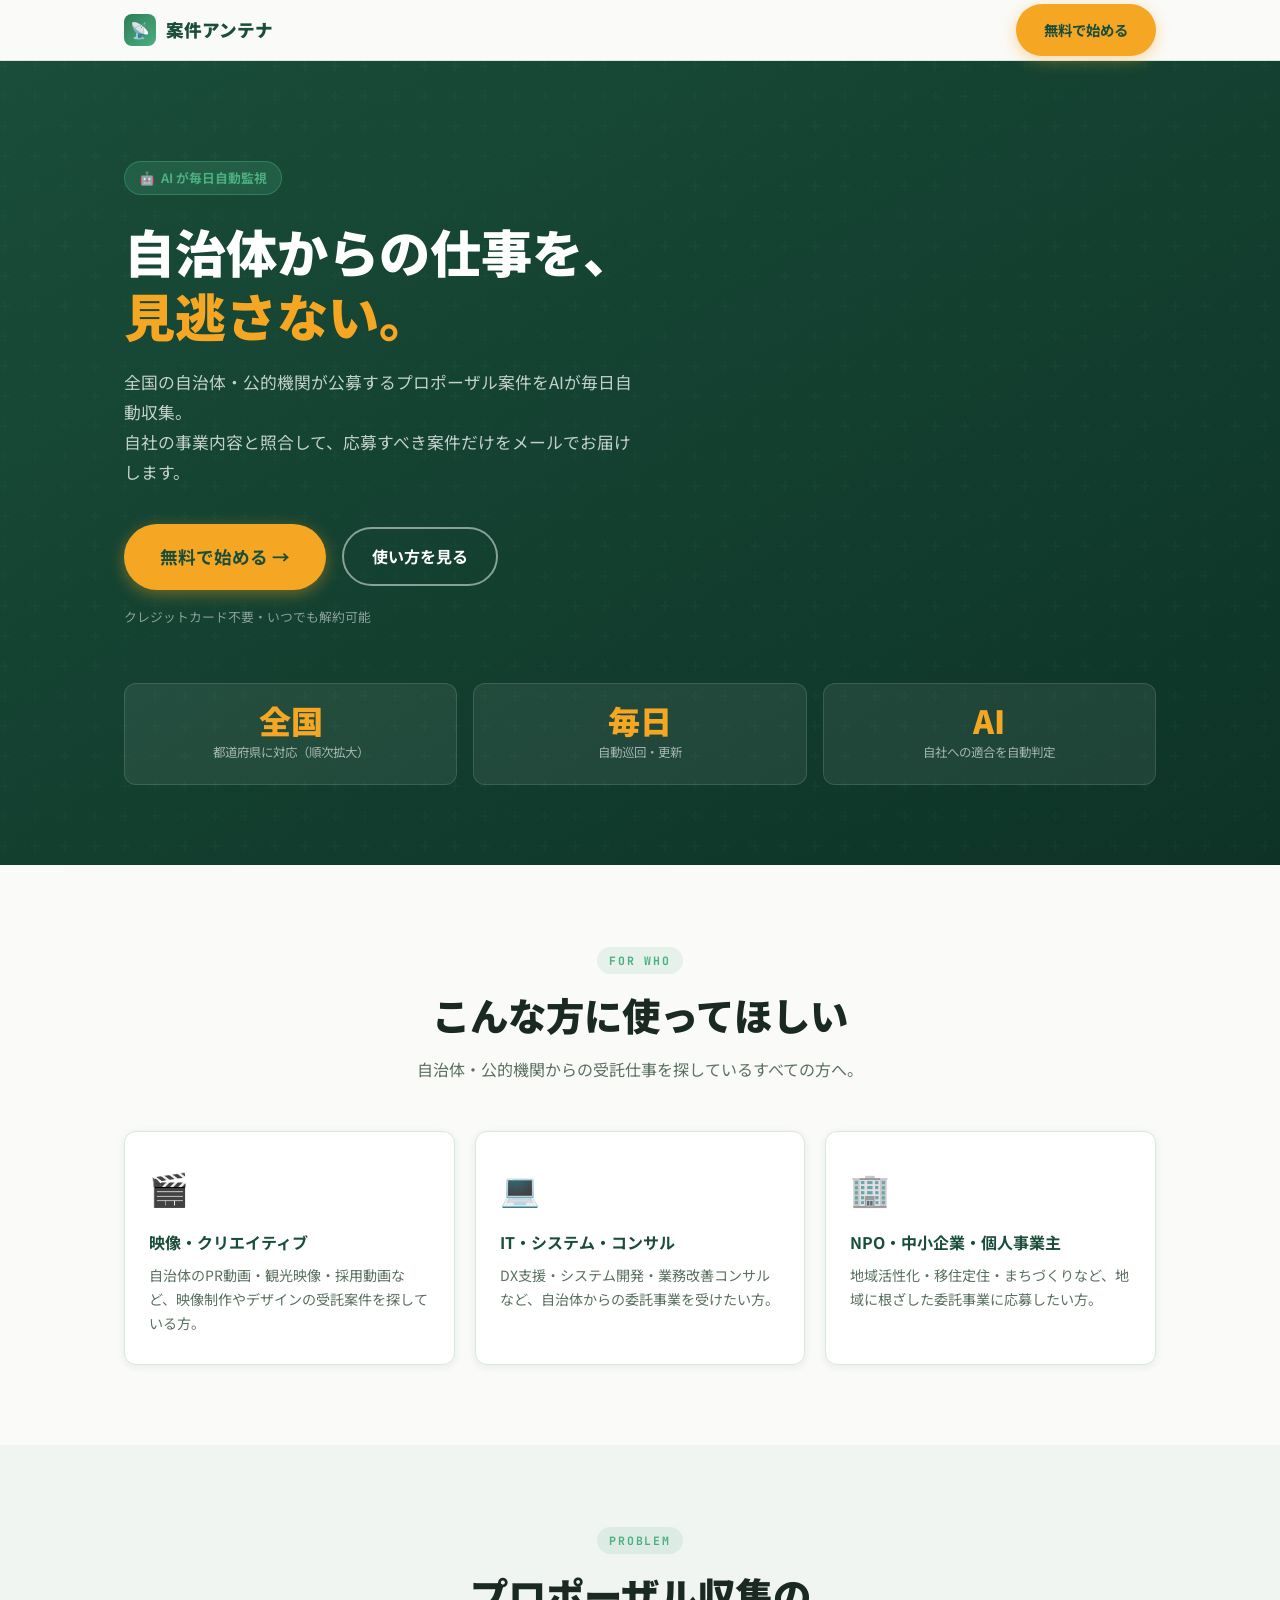
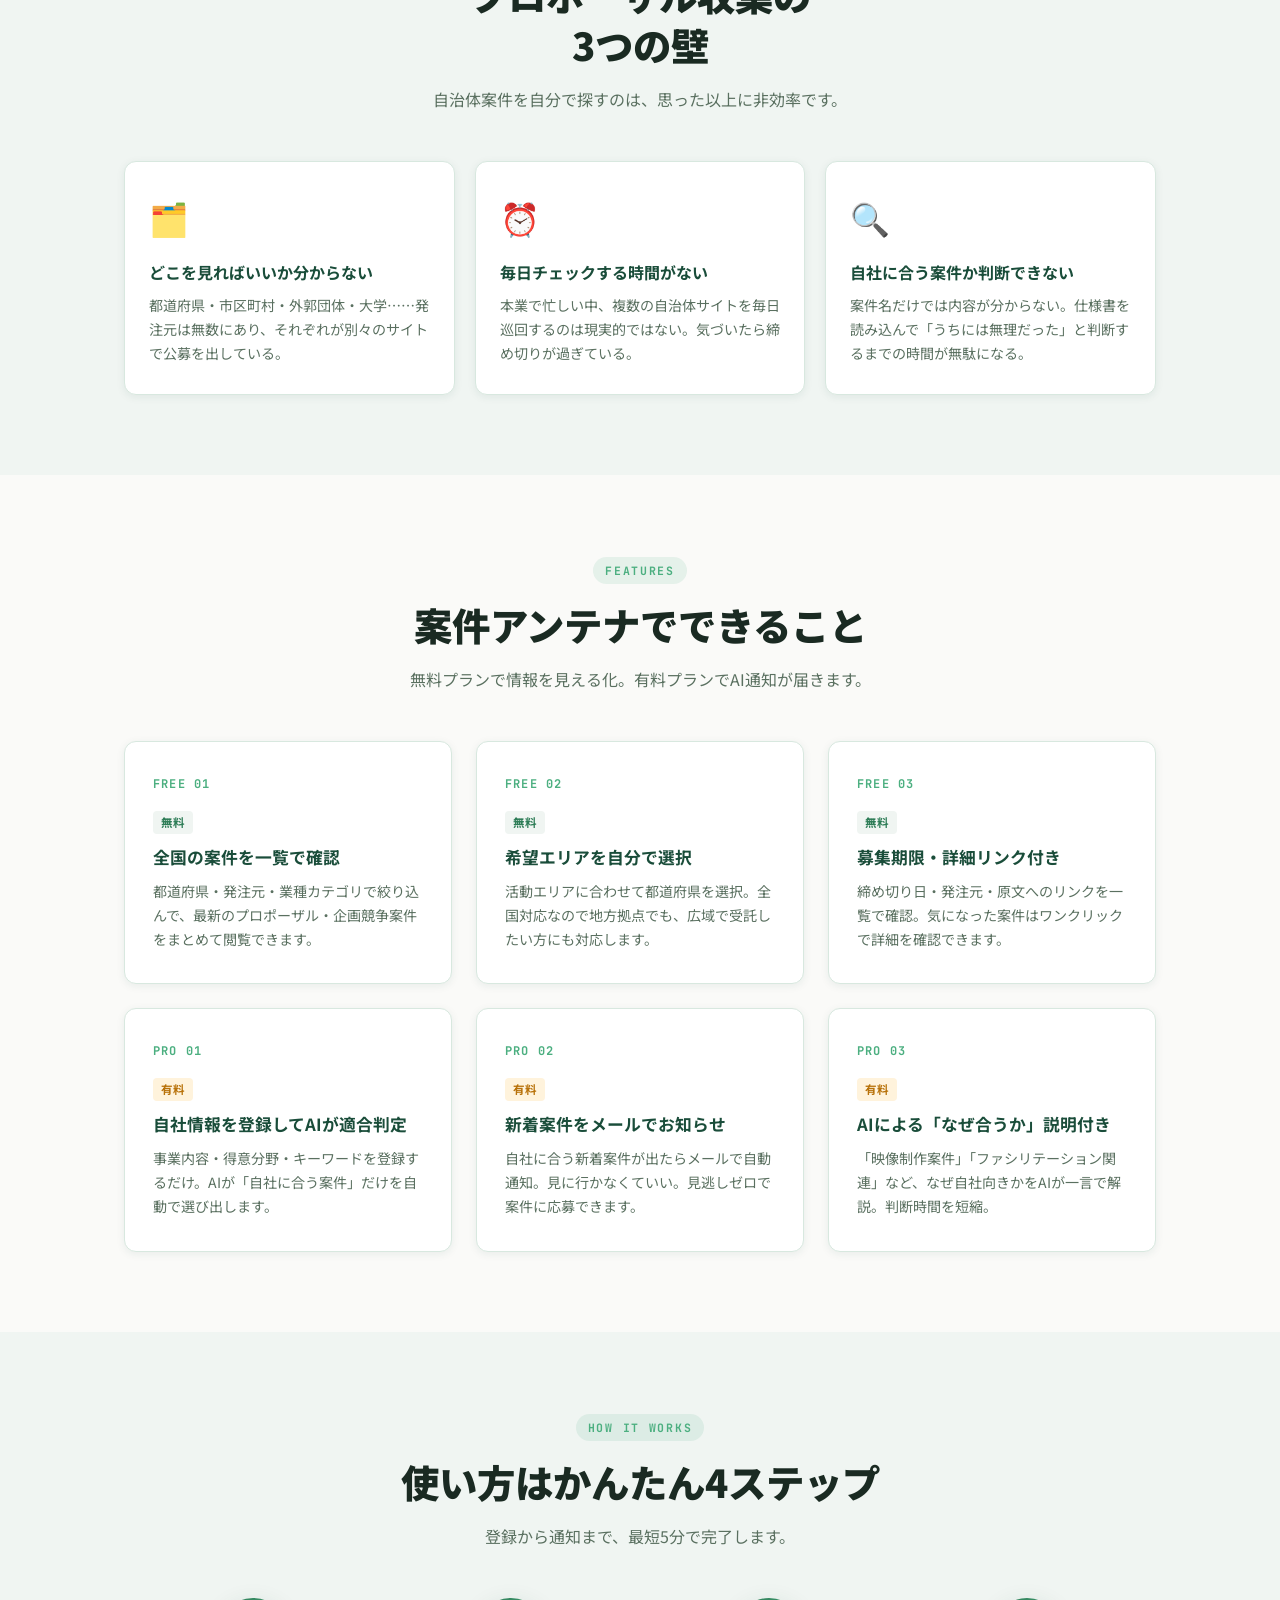
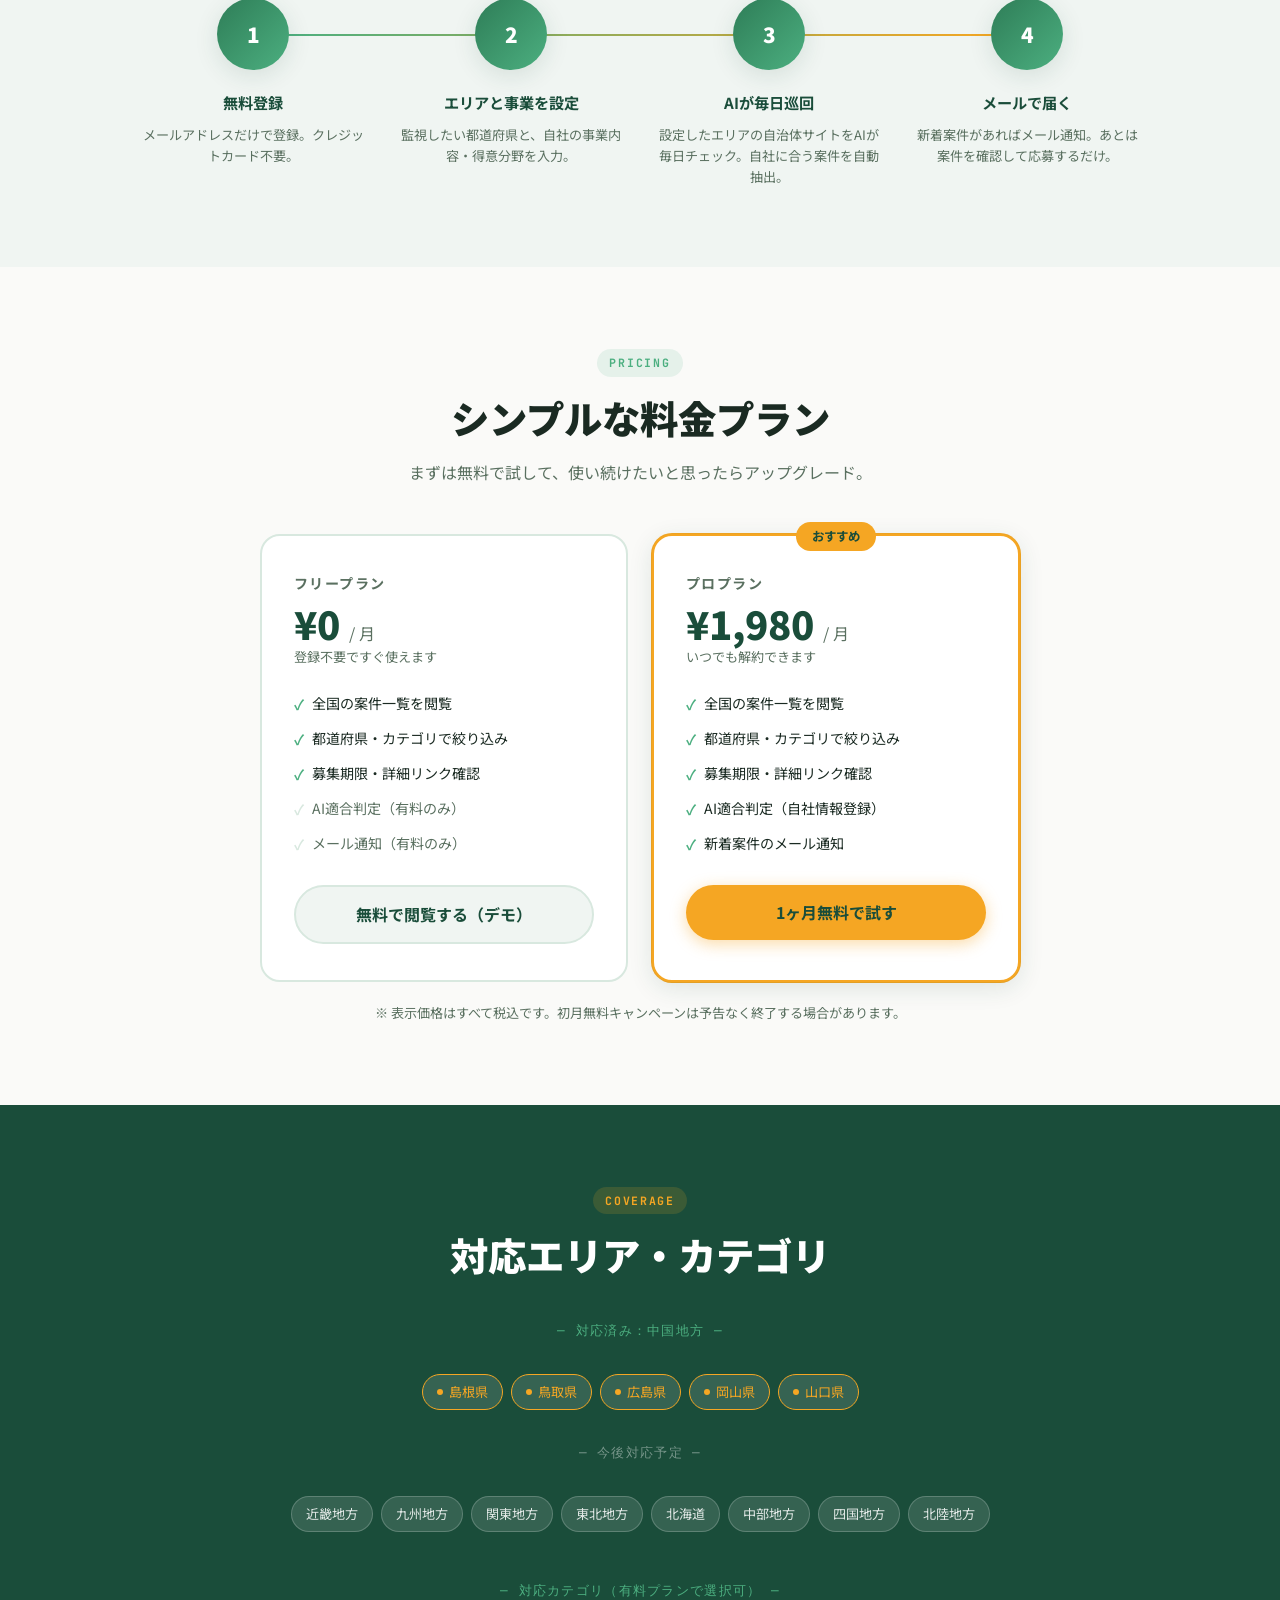
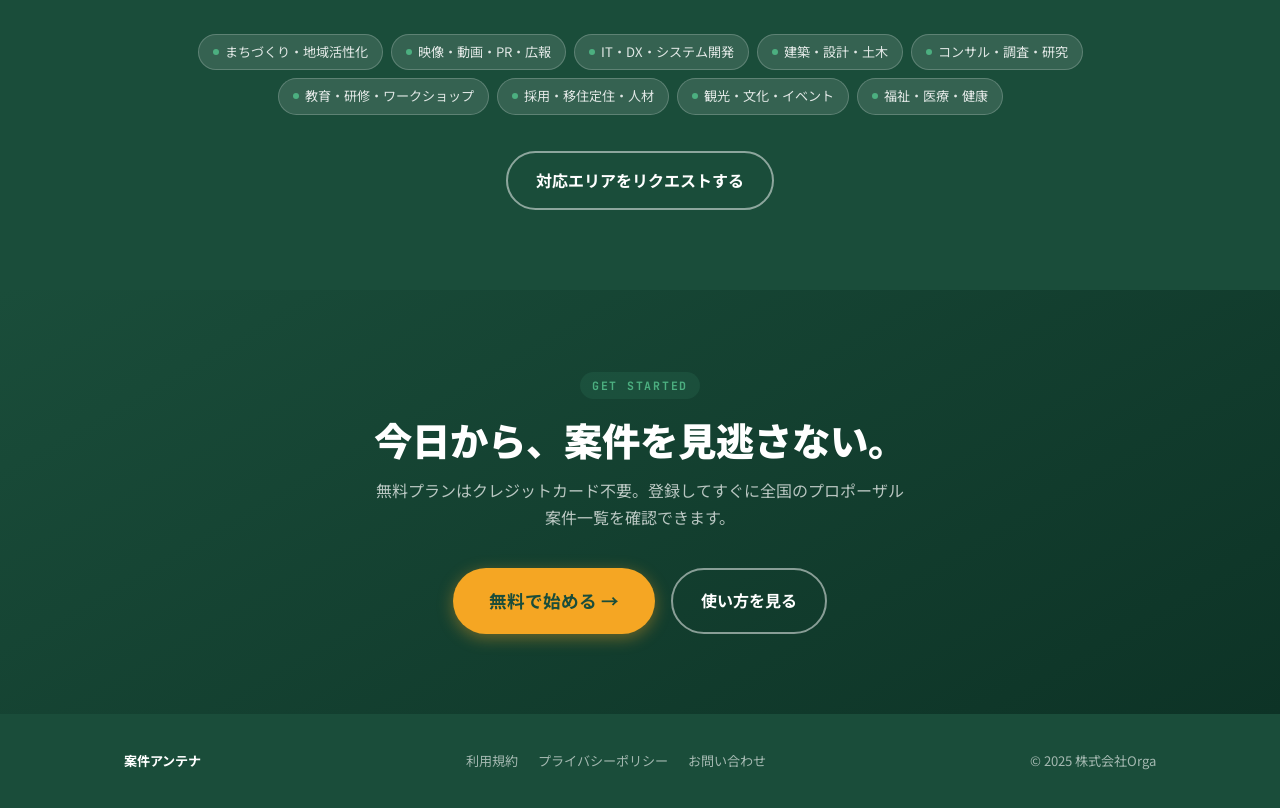
==== index.html @ 3d56fa72 "init: 案件アンテナ initial commit - LP（index.html）+ ダッシュボード（demo.html） - スクレイパー（scraper/）中国地方5県1344件対応 - G" ====
<!DOCTYPE html>
<html lang="ja">
<head>
  <meta charset="UTF-8">
  <meta name="viewport" content="width=device-width, initial-scale=1.0">
  <title>案件アンテナ｜全国の自治体プロポーザルをAIが毎日監視・通知</title>
  <meta name="description" content="全国の自治体・公的機関が公募するプロポーザル案件をAIが毎日自動収集。自社の事業内容と照合して、応募すべき案件だけをメールでお届け。受託ビジネスをしている方に。">
  <link rel="preconnect" href="https://fonts.googleapis.com">
  <link rel="preconnect" href="https://fonts.gstatic.com" crossorigin>
  <link href="https://fonts.googleapis.com/css2?family=JetBrains+Mono:wght@400;700&family=Noto+Sans+JP:wght@400;500;700;900&display=swap" rel="stylesheet">
  <link rel="stylesheet" href="css/style.css">
</head>
<body>

  <!-- ===== HEADER ===== -->
  <header class="site-header">
    <div class="container">
      <a href="#" class="logo">
        <div class="logo-icon">📡</div>
        案件アンテナ
      </a>
      <a href="#pricing" class="btn btn-primary header-cta">無料で始める</a>
    </div>
  </header>

  <!-- ===== HERO ===== -->
  <section class="hero">
    <div class="container">
      <div class="hero-badge">
        <span>🤖</span> AI が毎日自動監視
      </div>
      <h1 class="hero-title">
        自治体からの仕事を、<br>
        <em>見逃さない。</em>
      </h1>
      <p class="hero-desc">
        全国の自治体・公的機関が公募するプロポーザル案件をAIが毎日自動収集。<br>
        自社の事業内容と照合して、応募すべき案件だけをメールでお届けします。
      </p>
      <div class="hero-actions">
        <a href="#pricing" class="btn btn-primary btn-lg">無料で始める →</a>
        <a href="#how" class="btn btn-outline">使い方を見る</a>
      </div>
      <p class="hero-note">クレジットカード不要・いつでも解約可能</p>

      <div class="hero-cards">
        <div class="hero-stat">
          <div class="hero-stat-num">全国</div>
          <div class="hero-stat-label">都道府県に対応（順次拡大）</div>
        </div>
        <div class="hero-stat">
          <div class="hero-stat-num">毎日</div>
          <div class="hero-stat-label">自動巡回・更新</div>
        </div>
        <div class="hero-stat">
          <div class="hero-stat-num">AI</div>
          <div class="hero-stat-label">自社への適合を自動判定</div>
        </div>
      </div>
    </div>
  </section>

  <!-- ===== TARGET ===== -->
  <section>
    <div class="container">
      <div class="text-center fade-in">
        <span class="section-label">FOR WHO</span>
        <h2 class="section-title">こんな方に使ってほしい</h2>
        <p class="section-sub">自治体・公的機関からの受託仕事を探しているすべての方へ。</p>
      </div>
      <div class="problem-grid" style="margin-top:48px;">
        <div class="problem-card fade-in">
          <div class="problem-icon">🎬</div>
          <h3>映像・クリエイティブ</h3>
          <p>自治体のPR動画・観光映像・採用動画など、映像制作やデザインの受託案件を探している方。</p>
        </div>
        <div class="problem-card fade-in">
          <div class="problem-icon">💻</div>
          <h3>IT・システム・コンサル</h3>
          <p>DX支援・システム開発・業務改善コンサルなど、自治体からの委託事業を受けたい方。</p>
        </div>
        <div class="problem-card fade-in">
          <div class="problem-icon">🏢</div>
          <h3>NPO・中小企業・個人事業主</h3>
          <p>地域活性化・移住定住・まちづくりなど、地域に根ざした委託事業に応募したい方。</p>
        </div>
      </div>
    </div>
  </section>

  <!-- ===== PROBLEMS ===== -->
  <section class="bg-light">
    <div class="container">
      <div class="text-center fade-in">
        <span class="section-label">PROBLEM</span>
        <h2 class="section-title">プロポーザル収集の<br>3つの壁</h2>
        <p class="section-sub">自治体案件を自分で探すのは、思った以上に非効率です。</p>
      </div>

      <div class="problem-grid">
        <div class="problem-card fade-in">
          <div class="problem-icon">🗂️</div>
          <h3>どこを見ればいいか分からない</h3>
          <p>都道府県・市区町村・外郭団体・大学……発注元は無数にあり、それぞれが別々のサイトで公募を出している。</p>
        </div>
        <div class="problem-card fade-in">
          <div class="problem-icon">⏰</div>
          <h3>毎日チェックする時間がない</h3>
          <p>本業で忙しい中、複数の自治体サイトを毎日巡回するのは現実的ではない。気づいたら締め切りが過ぎている。</p>
        </div>
        <div class="problem-card fade-in">
          <div class="problem-icon">🔍</div>
          <h3>自社に合う案件か判断できない</h3>
          <p>案件名だけでは内容が分からない。仕様書を読み込んで「うちには無理だった」と判断するまでの時間が無駄になる。</p>
        </div>
      </div>
    </div>
  </section>

  <!-- ===== FEATURES ===== -->
  <section>
    <div class="container">
      <div class="text-center fade-in">
        <span class="section-label">FEATURES</span>
        <h2 class="section-title">案件アンテナでできること</h2>
        <p class="section-sub">無料プランで情報を見える化。有料プランでAI通知が届きます。</p>
      </div>

      <div class="features-grid">
        <div class="feature-card fade-in">
          <div class="feature-num">FREE 01</div>
          <span class="feature-tag feature-tag-free">無料</span>
          <h3>全国の案件を一覧で確認</h3>
          <p>都道府県・発注元・業種カテゴリで絞り込んで、最新のプロポーザル・企画競争案件をまとめて閲覧できます。</p>
        </div>
        <div class="feature-card fade-in">
          <div class="feature-num">FREE 02</div>
          <span class="feature-tag feature-tag-free">無料</span>
          <h3>希望エリアを自分で選択</h3>
          <p>活動エリアに合わせて都道府県を選択。全国対応なので地方拠点でも、広域で受託したい方にも対応します。</p>
        </div>
        <div class="feature-card fade-in">
          <div class="feature-num">FREE 03</div>
          <span class="feature-tag feature-tag-free">無料</span>
          <h3>募集期限・詳細リンク付き</h3>
          <p>締め切り日・発注元・原文へのリンクを一覧で確認。気になった案件はワンクリックで詳細を確認できます。</p>
        </div>
        <div class="feature-card fade-in">
          <div class="feature-num">PRO 01</div>
          <span class="feature-tag feature-tag-paid">有料</span>
          <h3>自社情報を登録してAIが適合判定</h3>
          <p>事業内容・得意分野・キーワードを登録するだけ。AIが「自社に合う案件」だけを自動で選び出します。</p>
        </div>
        <div class="feature-card fade-in">
          <div class="feature-num">PRO 02</div>
          <span class="feature-tag feature-tag-paid">有料</span>
          <h3>新着案件をメールでお知らせ</h3>
          <p>自社に合う新着案件が出たらメールで自動通知。見に行かなくていい。見逃しゼロで案件に応募できます。</p>
        </div>
        <div class="feature-card fade-in">
          <div class="feature-num">PRO 03</div>
          <span class="feature-tag feature-tag-paid">有料</span>
          <h3>AIによる「なぜ合うか」説明付き</h3>
          <p>「映像制作案件」「ファシリテーション関連」など、なぜ自社向きかをAIが一言で解説。判断時間を短縮。</p>
        </div>
      </div>
    </div>
  </section>

  <!-- ===== HOW IT WORKS ===== -->
  <section id="how" class="bg-light">
    <div class="container">
      <div class="text-center fade-in">
        <span class="section-label">HOW IT WORKS</span>
        <h2 class="section-title">使い方はかんたん4ステップ</h2>
        <p class="section-sub">登録から通知まで、最短5分で完了します。</p>
      </div>

      <div class="steps">
        <div class="step fade-in">
          <div class="step-num">1</div>
          <h3>無料登録</h3>
          <p>メールアドレスだけで登録。クレジットカード不要。</p>
        </div>
        <div class="step fade-in">
          <div class="step-num">2</div>
          <h3>エリアと事業を設定</h3>
          <p>監視したい都道府県と、自社の事業内容・得意分野を入力。</p>
        </div>
        <div class="step fade-in">
          <div class="step-num">3</div>
          <h3>AIが毎日巡回</h3>
          <p>設定したエリアの自治体サイトをAIが毎日チェック。自社に合う案件を自動抽出。</p>
        </div>
        <div class="step fade-in">
          <div class="step-num">4</div>
          <h3>メールで届く</h3>
          <p>新着案件があればメール通知。あとは案件を確認して応募するだけ。</p>
        </div>
      </div>
    </div>
  </section>

  <!-- ===== PRICING ===== -->
  <section id="pricing">
    <div class="container">
      <div class="text-center fade-in">
        <span class="section-label">PRICING</span>
        <h2 class="section-title">シンプルな料金プラン</h2>
        <p class="section-sub">まずは無料で試して、使い続けたいと思ったらアップグレード。</p>
      </div>

      <div class="pricing-grid">
        <div class="price-card fade-in">
          <p class="price-name">フリープラン</p>
          <p class="price-amount">¥0 <span>/ 月</span></p>
          <p class="price-desc">登録不要ですぐ使えます</p>
          <ul class="price-list">
            <li>全国の案件一覧を閲覧</li>
            <li>都道府県・カテゴリで絞り込み</li>
            <li>募集期限・詳細リンク確認</li>
            <li class="muted">AI適合判定（有料のみ）</li>
            <li class="muted">メール通知（有料のみ）</li>
          </ul>
          <a href="demo.html" class="btn btn-free price-cta">無料で閲覧する（デモ）</a>
        </div>

        <div class="price-card price-card-paid fade-in">
          <div class="price-badge">おすすめ</div>
          <p class="price-name">プロプラン</p>
          <p class="price-amount">¥1,980 <span>/ 月</span></p>
          <p class="price-desc">いつでも解約できます</p>
          <ul class="price-list">
            <li>全国の案件一覧を閲覧</li>
            <li>都道府県・カテゴリで絞り込み</li>
            <li>募集期限・詳細リンク確認</li>
            <li>AI適合判定（自社情報登録）</li>
            <li>新着案件のメール通知</li>
          </ul>
          <a href="#" class="btn btn-primary price-cta">1ヶ月無料で試す</a>
        </div>
      </div>

      <p style="text-align:center; margin-top:20px; font-size:.82rem; color:var(--color-text-muted);">
        ※ 表示価格はすべて税込です。初月無料キャンペーンは予告なく終了する場合があります。
      </p>
    </div>
  </section>

  <!-- ===== COVERAGE ===== -->
  <section class="bg-dark">
    <div class="container">
      <div class="text-center fade-in">
        <span class="section-label">COVERAGE</span>
        <h2 class="section-title">対応エリア・カテゴリ</h2>
      </div>

      <!-- エリア -->
      <div style="margin-top:40px;" class="fade-in">
        <p style="text-align:center; font-size:.8rem; font-family:var(--font-mono); color:var(--color-primary-light); letter-spacing:.1em; margin-bottom:16px;">— 対応済み：中国地方 —</p>
        <div class="area-chips" style="justify-content:center; margin-bottom:32px;">
          <span class="chip" style="border-color:var(--color-accent); color:var(--color-accent);"><span class="chip-dot" style="background:var(--color-accent)"></span>島根県</span>
          <span class="chip" style="border-color:var(--color-accent); color:var(--color-accent);"><span class="chip-dot" style="background:var(--color-accent)"></span>鳥取県</span>
          <span class="chip" style="border-color:var(--color-accent); color:var(--color-accent);"><span class="chip-dot" style="background:var(--color-accent)"></span>広島県</span>
          <span class="chip" style="border-color:var(--color-accent); color:var(--color-accent);"><span class="chip-dot" style="background:var(--color-accent)"></span>岡山県</span>
          <span class="chip" style="border-color:var(--color-accent); color:var(--color-accent);"><span class="chip-dot" style="background:var(--color-accent)"></span>山口県</span>
        </div>

        <p style="text-align:center; font-size:.8rem; font-family:var(--font-mono); color:rgba(255,255,255,.4); letter-spacing:.1em; margin-bottom:16px;">— 今後対応予定 —</p>
        <div class="area-chips" style="margin-bottom:0;">
          <span class="chip">近畿地方</span>
          <span class="chip">九州地方</span>
          <span class="chip">関東地方</span>
          <span class="chip">東北地方</span>
          <span class="chip">北海道</span>
          <span class="chip">中部地方</span>
          <span class="chip">四国地方</span>
          <span class="chip">北陸地方</span>
        </div>
      </div>

      <!-- カテゴリ -->
      <div style="margin-top:48px;" class="fade-in">
        <p style="text-align:center; font-size:.8rem; font-family:var(--font-mono); color:var(--color-primary-light); letter-spacing:.1em; margin-bottom:16px;">— 対応カテゴリ（有料プランで選択可） —</p>
        <div class="area-chips">
          <span class="chip"><span class="chip-dot"></span>まちづくり・地域活性化</span>
          <span class="chip"><span class="chip-dot"></span>映像・動画・PR・広報</span>
          <span class="chip"><span class="chip-dot"></span>IT・DX・システム開発</span>
          <span class="chip"><span class="chip-dot"></span>建築・設計・土木</span>
          <span class="chip"><span class="chip-dot"></span>コンサル・調査・研究</span>
          <span class="chip"><span class="chip-dot"></span>教育・研修・ワークショップ</span>
          <span class="chip"><span class="chip-dot"></span>採用・移住定住・人材</span>
          <span class="chip"><span class="chip-dot"></span>観光・文化・イベント</span>
          <span class="chip"><span class="chip-dot"></span>福祉・医療・健康</span>
        </div>
      </div>

      <div style="text-align:center; margin-top:36px;" class="fade-in">
        <a href="mailto:info@orgajp.com?subject=対応エリアのリクエスト" class="btn btn-outline">
          対応エリアをリクエストする
        </a>
      </div>
    </div>
  </section>

  <!-- ===== CTA ===== -->
  <section class="cta-section">
    <div class="container">
      <span class="section-label">GET STARTED</span>
      <h2 class="section-title fade-in">今日から、案件を見逃さない。</h2>
      <p class="section-sub fade-in" style="margin:0 auto; color:rgba(255,255,255,.7);">
        無料プランはクレジットカード不要。登録してすぐに全国のプロポーザル案件一覧を確認できます。
      </p>
      <div class="cta-actions fade-in">
        <a href="#" class="btn btn-primary btn-lg">無料で始める →</a>
        <a href="#how" class="btn btn-outline">使い方を見る</a>
      </div>
    </div>
  </section>

  <!-- ===== FOOTER ===== -->
  <footer class="site-footer">
    <div class="container">
      <span class="footer-logo">案件アンテナ</span>
      <div class="footer-links">
        <a href="#">利用規約</a>
        <a href="#">プライバシーポリシー</a>
        <a href="mailto:info@orgajp.com">お問い合わせ</a>
      </div>
      <span>© 2025 株式会社Orga</span>
    </div>
  </footer>

  <script src="js/script.js"></script>
</body>
</html>
---- css/style.css ----
/* ===================================================
   案件アンテナ — style.css
   =================================================== */

:root {
  --color-primary:       #1A4D3A;
  --color-primary-mid:   #2E7D57;
  --color-primary-light: #4CAF80;
  --color-accent:        #F5A623;
  --color-accent-light:  #FFF3DC;
  --color-bg:            #FAFAF8;
  --color-bg-light:      #F0F5F2;
  --color-text:          #1A2A22;
  --color-text-muted:    #5A7060;
  --color-text-light:    #FFFFFF;
  --color-border:        #D8E8DF;

  --font-base: 'Noto Sans JP', sans-serif;
  --font-mono: 'JetBrains Mono', monospace;

  --radius-sm: 6px;
  --radius-md: 12px;
  --radius-lg: 20px;

  --shadow-sm: 0 2px 8px rgba(26,77,58,.08);
  --shadow-md: 0 6px 24px rgba(26,77,58,.12);
  --shadow-lg: 0 16px 48px rgba(26,77,58,.16);

  --max-w: 1080px;
  --section-py: 80px;
}

/* ── Reset ── */
*, *::before, *::after { box-sizing: border-box; margin: 0; padding: 0; }
html { scroll-behavior: smooth; }
body {
  font-family: var(--font-base);
  background: var(--color-bg);
  color: var(--color-text);
  line-height: 1.7;
  -webkit-font-smoothing: antialiased;
}
img { max-width: 100%; height: auto; display: block; }
a { color: inherit; text-decoration: none; }

/* ── Layout ── */
.container {
  max-width: var(--max-w);
  margin: 0 auto;
  padding: 0 24px;
}
section { padding: var(--section-py) 0; }
.bg-dark  { background: var(--color-primary); color: var(--color-text-light); }
.bg-light { background: var(--color-bg-light); }

/* ── Typography ── */
.section-label {
  display: inline-block;
  font-family: var(--font-mono);
  font-size: .72rem;
  font-weight: 700;
  letter-spacing: .15em;
  text-transform: uppercase;
  color: var(--color-primary-light);
  background: rgba(76,175,128,.12);
  padding: 4px 12px;
  border-radius: 100px;
  margin-bottom: 16px;
}
.bg-dark .section-label {
  color: var(--color-accent);
  background: rgba(245,166,35,.15);
}
.section-title {
  font-size: clamp(1.6rem, 3.5vw, 2.4rem);
  font-weight: 900;
  line-height: 1.3;
  margin-bottom: 16px;
}
.section-sub {
  font-size: 1rem;
  color: var(--color-text-muted);
  max-width: 540px;
}
.bg-dark .section-sub { color: rgba(255,255,255,.7); }
.text-accent { color: var(--color-accent); }
.text-center { text-align: center; }
.text-center .section-sub { margin: 0 auto; }

/* ── Buttons ── */
.btn {
  display: inline-flex;
  align-items: center;
  gap: 8px;
  padding: 14px 28px;
  border-radius: 100px;
  font-weight: 700;
  font-size: 1rem;
  cursor: pointer;
  border: none;
  transition: transform .18s, box-shadow .18s, opacity .18s;
}
.btn:hover { transform: translateY(-2px); }
.btn-primary {
  background: var(--color-accent);
  color: var(--color-primary);
  box-shadow: 0 4px 16px rgba(245,166,35,.4);
}
.btn-primary:hover { box-shadow: 0 8px 24px rgba(245,166,35,.5); }
.btn-outline {
  background: transparent;
  color: var(--color-text-light);
  border: 2px solid rgba(255,255,255,.5);
}
.btn-outline:hover { border-color: #fff; background: rgba(255,255,255,.08); }
.btn-lg { padding: 18px 36px; font-size: 1.1rem; }

/* ── Header ── */
.site-header {
  position: sticky;
  top: 0;
  z-index: 100;
  background: rgba(250,250,248,.92);
  backdrop-filter: blur(12px);
  border-bottom: 1px solid var(--color-border);
}
.site-header .container {
  display: flex;
  align-items: center;
  justify-content: space-between;
  height: 60px;
}
.logo {
  display: flex;
  align-items: center;
  gap: 10px;
  font-weight: 900;
  font-size: 1.1rem;
  color: var(--color-primary);
}
.logo-icon {
  width: 32px; height: 32px;
  background: linear-gradient(135deg, var(--color-primary-mid), var(--color-primary-light));
  border-radius: 8px;
  display: flex; align-items: center; justify-content: center;
  color: #fff;
  font-size: 1rem;
}
.header-cta { font-size: .9rem; }

/* ── Hero ── */
.hero {
  background: linear-gradient(150deg, var(--color-primary) 0%, #0D3326 100%);
  color: var(--color-text-light);
  padding: 100px 0 80px;
  position: relative;
  overflow: hidden;
}
.hero::after {
  content: '';
  position: absolute;
  inset: 0;
  background: url("data:image/svg+xml,%3Csvg width='60' height='60' viewBox='0 0 60 60' xmlns='http://www.w3.org/2000/svg'%3E%3Cg fill='none' fill-rule='evenodd'%3E%3Cg fill='%234CAF80' fill-opacity='0.04'%3E%3Cpath d='M36 34v-4h-2v4h-4v2h4v4h2v-4h4v-2h-4zm0-30V0h-2v4h-4v2h4v4h2V6h4V4h-4zM6 34v-4H4v4H0v2h4v4h2v-4h4v-2H6zM6 4V0H4v4H0v2h4v4h2V6h4V4H6z'/%3E%3C/g%3E%3C/g%3E%3C/svg%3E");
  pointer-events: none;
}
.hero .container { position: relative; z-index: 1; }
.hero-badge {
  display: inline-flex;
  align-items: center;
  gap: 6px;
  background: rgba(76,175,128,.2);
  border: 1px solid rgba(76,175,128,.4);
  color: var(--color-primary-light);
  font-size: .8rem;
  font-weight: 700;
  padding: 5px 14px;
  border-radius: 100px;
  margin-bottom: 24px;
}
.hero-title {
  font-size: clamp(1.9rem, 4.5vw, 3.2rem);
  font-weight: 900;
  line-height: 1.25;
  margin-bottom: 20px;
}
.hero-title em {
  font-style: normal;
  color: var(--color-accent);
  position: relative;
}
.hero-desc {
  font-size: 1.05rem;
  color: rgba(255,255,255,.75);
  max-width: 520px;
  margin-bottom: 36px;
  line-height: 1.8;
}
.hero-actions { display: flex; align-items: center; gap: 16px; flex-wrap: wrap; }
.hero-note {
  font-size: .8rem;
  color: rgba(255,255,255,.5);
  margin-top: 16px;
}
.hero-cards {
  margin-top: 56px;
  display: grid;
  grid-template-columns: repeat(3, 1fr);
  gap: 16px;
}
.hero-stat {
  background: rgba(255,255,255,.07);
  border: 1px solid rgba(255,255,255,.12);
  border-radius: var(--radius-md);
  padding: 20px;
  text-align: center;
}
.hero-stat-num {
  font-size: 2rem;
  font-weight: 900;
  color: var(--color-accent);
  line-height: 1;
  margin-bottom: 6px;
}
.hero-stat-label { font-size: .78rem; color: rgba(255,255,255,.6); }

/* ── Problems ── */
.problem-grid {
  display: grid;
  grid-template-columns: repeat(3, 1fr);
  gap: 20px;
  margin-top: 48px;
}
.problem-card {
  background: #fff;
  border: 1px solid var(--color-border);
  border-radius: var(--radius-md);
  padding: 28px 24px;
  box-shadow: var(--shadow-sm);
}
.problem-icon {
  font-size: 2rem;
  margin-bottom: 14px;
}
.problem-card h3 {
  font-size: 1rem;
  font-weight: 700;
  margin-bottom: 8px;
  color: var(--color-primary);
}
.problem-card p {
  font-size: .88rem;
  color: var(--color-text-muted);
  line-height: 1.7;
}

/* ── Features ── */
.features-grid {
  display: grid;
  grid-template-columns: repeat(3, 1fr);
  gap: 24px;
  margin-top: 48px;
}
.feature-card {
  background: #fff;
  border-radius: var(--radius-md);
  padding: 32px 28px;
  box-shadow: var(--shadow-sm);
  border: 1px solid var(--color-border);
  transition: transform .2s, box-shadow .2s;
}
.feature-card:hover {
  transform: translateY(-4px);
  box-shadow: var(--shadow-md);
}
.feature-num {
  font-family: var(--font-mono);
  font-size: .75rem;
  font-weight: 700;
  color: var(--color-primary-light);
  letter-spacing: .1em;
  margin-bottom: 12px;
}
.feature-card h3 {
  font-size: 1.05rem;
  font-weight: 700;
  color: var(--color-primary);
  margin-bottom: 10px;
  line-height: 1.4;
}
.feature-card p {
  font-size: .88rem;
  color: var(--color-text-muted);
  line-height: 1.7;
}
.feature-tag {
  display: inline-block;
  font-size: .72rem;
  font-weight: 700;
  padding: 2px 8px;
  border-radius: 4px;
  margin-bottom: 12px;
}
.feature-tag-free { background: var(--color-bg-light); color: var(--color-primary-mid); }
.feature-tag-paid { background: var(--color-accent-light); color: #B8720A; }

/* ── How it works ── */
.steps {
  display: grid;
  grid-template-columns: repeat(4, 1fr);
  gap: 0;
  margin-top: 48px;
  position: relative;
}
.steps::before {
  content: '';
  position: absolute;
  top: 36px;
  left: calc(12.5% + 24px);
  right: calc(12.5% + 24px);
  height: 2px;
  background: linear-gradient(90deg, var(--color-primary-light), var(--color-accent));
}
.step {
  text-align: center;
  padding: 0 16px;
  position: relative;
}
.step-num {
  width: 72px; height: 72px;
  border-radius: 50%;
  background: linear-gradient(135deg, var(--color-primary-mid), var(--color-primary-light));
  color: #fff;
  font-size: 1.3rem;
  font-weight: 900;
  display: flex;
  align-items: center;
  justify-content: center;
  margin: 0 auto 20px;
  position: relative;
  z-index: 1;
  box-shadow: var(--shadow-md);
}
.step h3 {
  font-size: .95rem;
  font-weight: 700;
  color: var(--color-primary);
  margin-bottom: 8px;
}
.step p {
  font-size: .82rem;
  color: var(--color-text-muted);
  line-height: 1.6;
}

/* ── Pricing ── */
.pricing-grid {
  display: grid;
  grid-template-columns: 1fr 1fr;
  gap: 24px;
  max-width: 760px;
  margin: 48px auto 0;
}
.price-card {
  border-radius: var(--radius-lg);
  padding: 36px 32px;
  border: 2px solid var(--color-border);
  background: #fff;
  position: relative;
}
.price-card-paid {
  border-color: var(--color-accent);
  box-shadow: var(--shadow-md), 0 0 0 1px var(--color-accent);
}
.price-badge {
  position: absolute;
  top: -14px;
  left: 50%;
  transform: translateX(-50%);
  background: var(--color-accent);
  color: var(--color-primary);
  font-size: .78rem;
  font-weight: 700;
  padding: 4px 16px;
  border-radius: 100px;
  white-space: nowrap;
}
.price-name {
  font-size: .88rem;
  font-weight: 700;
  color: var(--color-text-muted);
  margin-bottom: 8px;
  text-transform: uppercase;
  letter-spacing: .1em;
}
.price-amount {
  font-size: 2.4rem;
  font-weight: 900;
  color: var(--color-primary);
  line-height: 1;
  margin-bottom: 4px;
}
.price-amount span { font-size: 1rem; font-weight: 400; color: var(--color-text-muted); }
.price-desc {
  font-size: .82rem;
  color: var(--color-text-muted);
  margin-bottom: 24px;
}
.price-list {
  list-style: none;
  display: flex;
  flex-direction: column;
  gap: 10px;
  margin-bottom: 28px;
}
.price-list li {
  display: flex;
  align-items: flex-start;
  gap: 8px;
  font-size: .88rem;
}
.price-list li::before {
  content: '✓';
  color: var(--color-primary-light);
  font-weight: 700;
  flex-shrink: 0;
  margin-top: 1px;
}
.price-list li.muted { color: var(--color-text-muted); }
.price-list li.muted::before { color: var(--color-border); }
.price-cta { display: block; text-align: center; }
.btn-free {
  background: var(--color-bg-light);
  color: var(--color-primary);
  border: 2px solid var(--color-border);
}
.btn-free:hover { background: var(--color-border); transform: translateY(-2px); }

/* ── Areas ── */
.area-chips {
  display: flex;
  flex-wrap: wrap;
  gap: 8px;
  margin-top: 32px;
  justify-content: center;
}
.chip {
  display: inline-flex;
  align-items: center;
  gap: 6px;
  background: rgba(255,255,255,.12);
  border: 1px solid rgba(255,255,255,.2);
  color: rgba(255,255,255,.85);
  font-size: .82rem;
  padding: 6px 14px;
  border-radius: 100px;
}
.chip-dot {
  width: 6px; height: 6px;
  border-radius: 50%;
  background: var(--color-primary-light);
  flex-shrink: 0;
}

/* ── CTA section ── */
.cta-section {
  background: linear-gradient(150deg, var(--color-primary) 0%, #0D3326 100%);
  color: var(--color-text-light);
  text-align: center;
  padding: 80px 0;
}
.cta-section .section-title { margin-bottom: 12px; }
.cta-actions {
  display: flex;
  justify-content: center;
  gap: 16px;
  flex-wrap: wrap;
  margin-top: 36px;
}

/* ── Footer ── */
.site-footer {
  background: var(--color-primary);
  color: rgba(255,255,255,.6);
  padding: 36px 0;
  font-size: .82rem;
}
.site-footer .container {
  display: flex;
  align-items: center;
  justify-content: space-between;
  gap: 16px;
  flex-wrap: wrap;
}
.footer-logo { color: #fff; font-weight: 700; }
.footer-links { display: flex; gap: 20px; }
.footer-links a:hover { color: #fff; }

/* ── Fade-in animation ── */
.fade-in {
  opacity: 0;
  transform: translateY(20px);
  transition: opacity .5s, transform .5s;
}
.fade-in.visible {
  opacity: 1;
  transform: none;
}

/* ── Responsive ── */
@media (max-width: 768px) {
  :root { --section-py: 56px; }

  .hero-cards { grid-template-columns: 1fr; gap: 12px; }
  .problem-grid { grid-template-columns: 1fr; gap: 16px; }
  .features-grid { grid-template-columns: 1fr; gap: 16px; }
  .pricing-grid { grid-template-columns: 1fr; }
  .header-cta { display: none; }

  .steps {
    grid-template-columns: 1fr;
    gap: 32px;
  }
  .steps::before { display: none; }

  .hero-actions { flex-direction: column; align-items: flex-start; }
  .btn-lg { width: 100%; justify-content: center; }

  .site-footer .container { flex-direction: column; align-items: flex-start; }
}

@media (prefers-reduced-motion: reduce) {
  .fade-in { opacity: 1; transform: none; transition: none; }
  html { scroll-behavior: auto; }
}
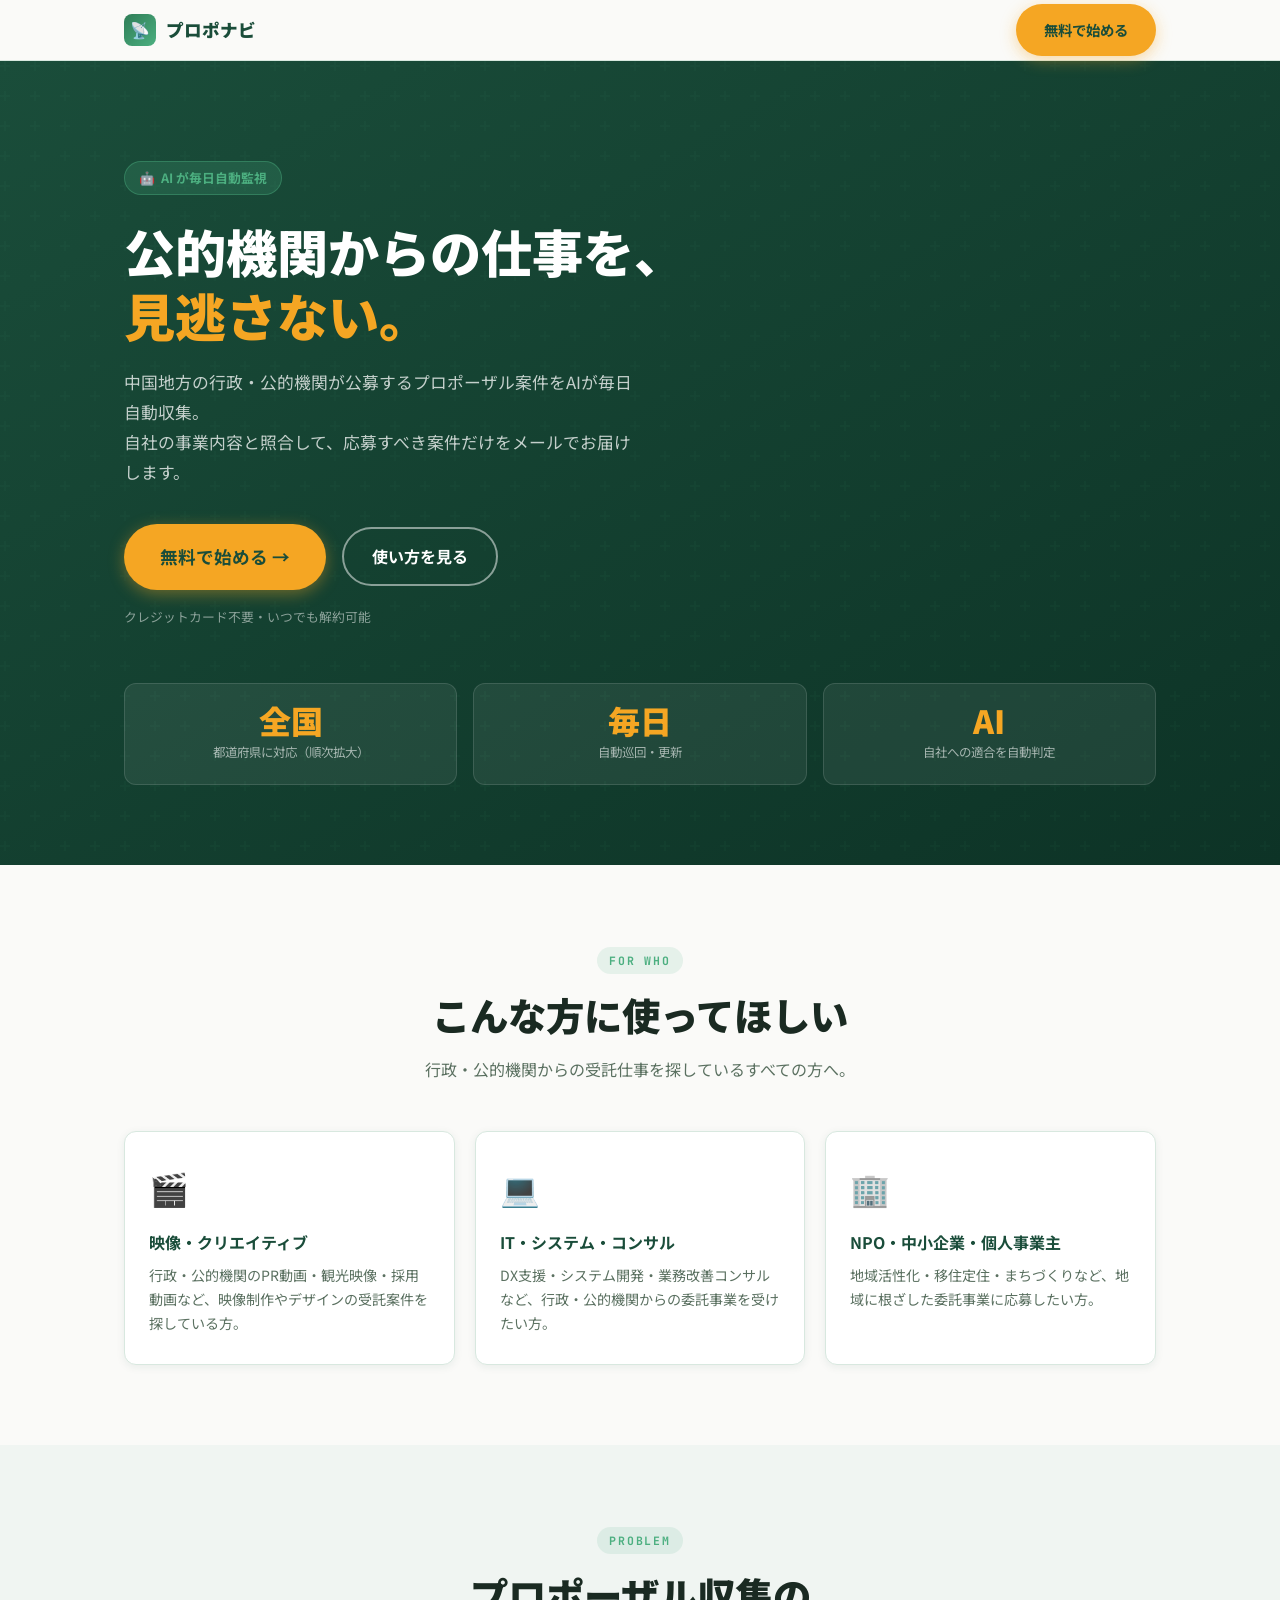
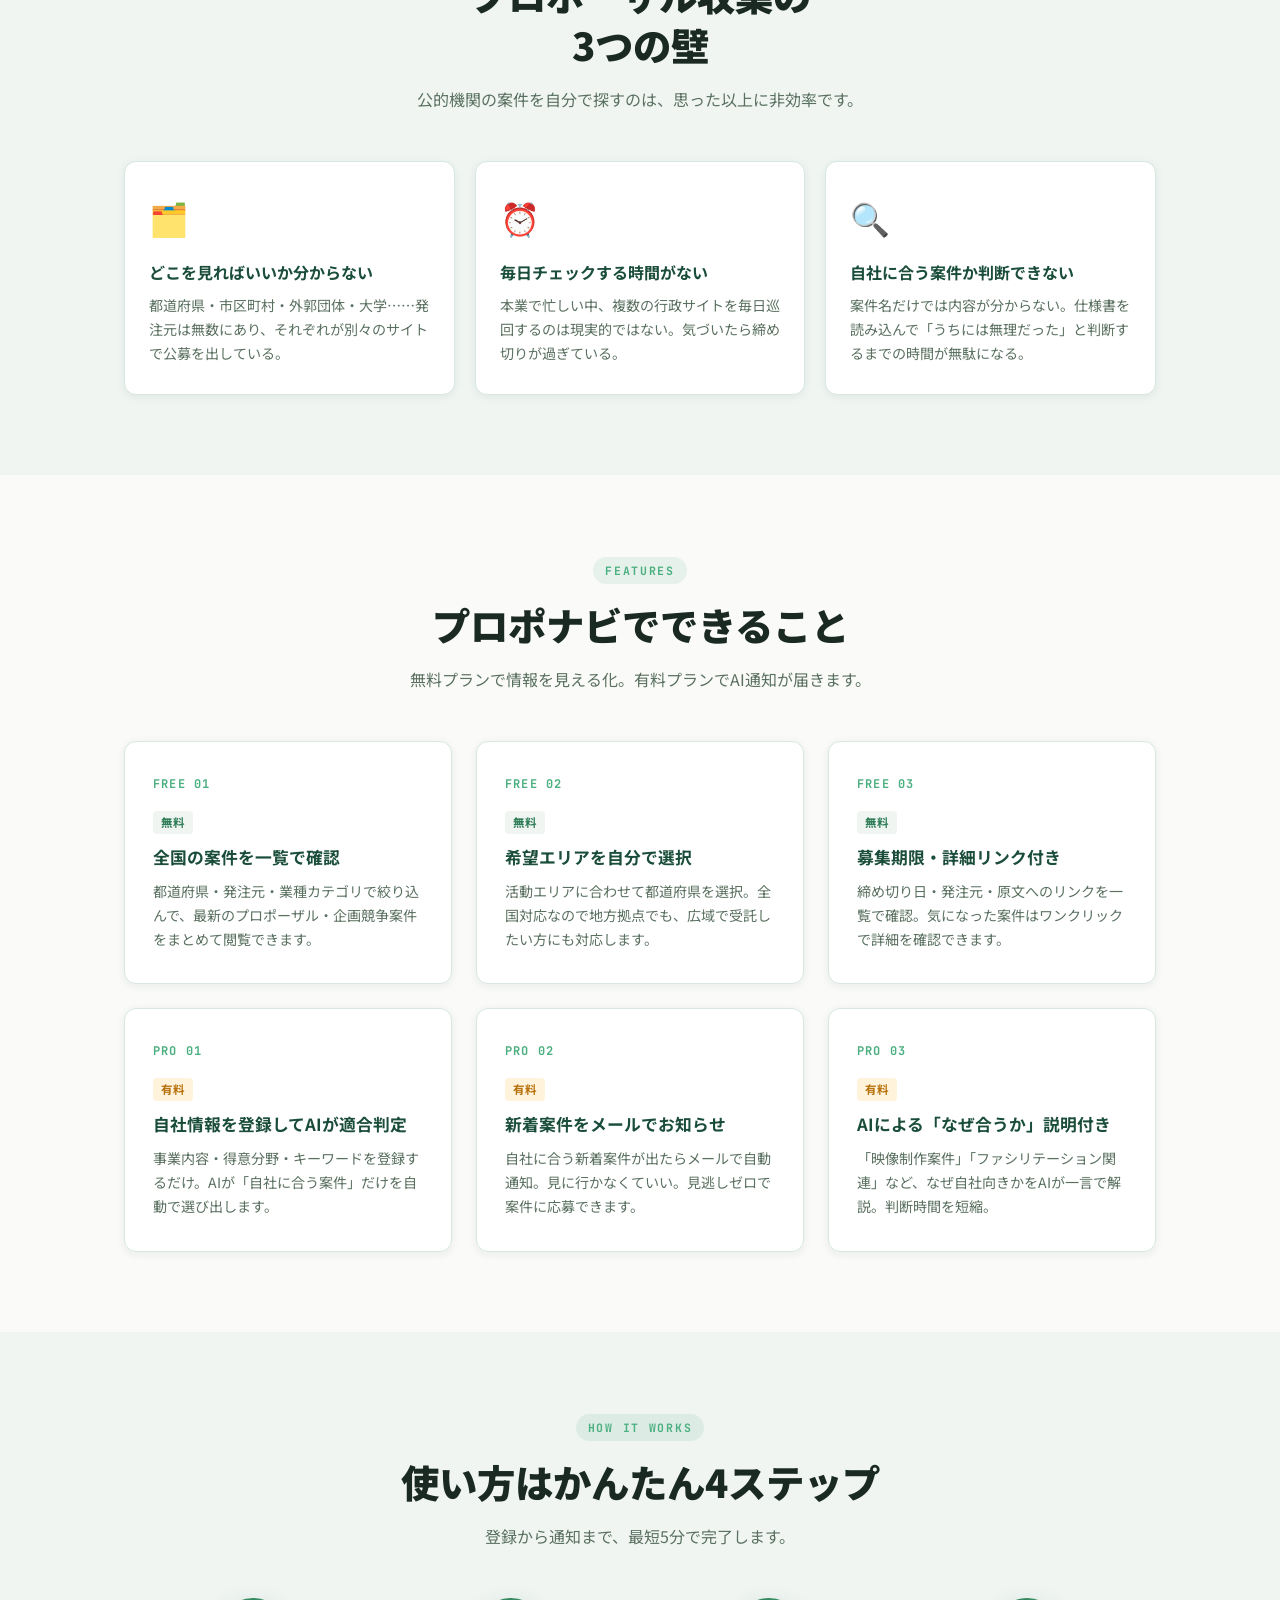
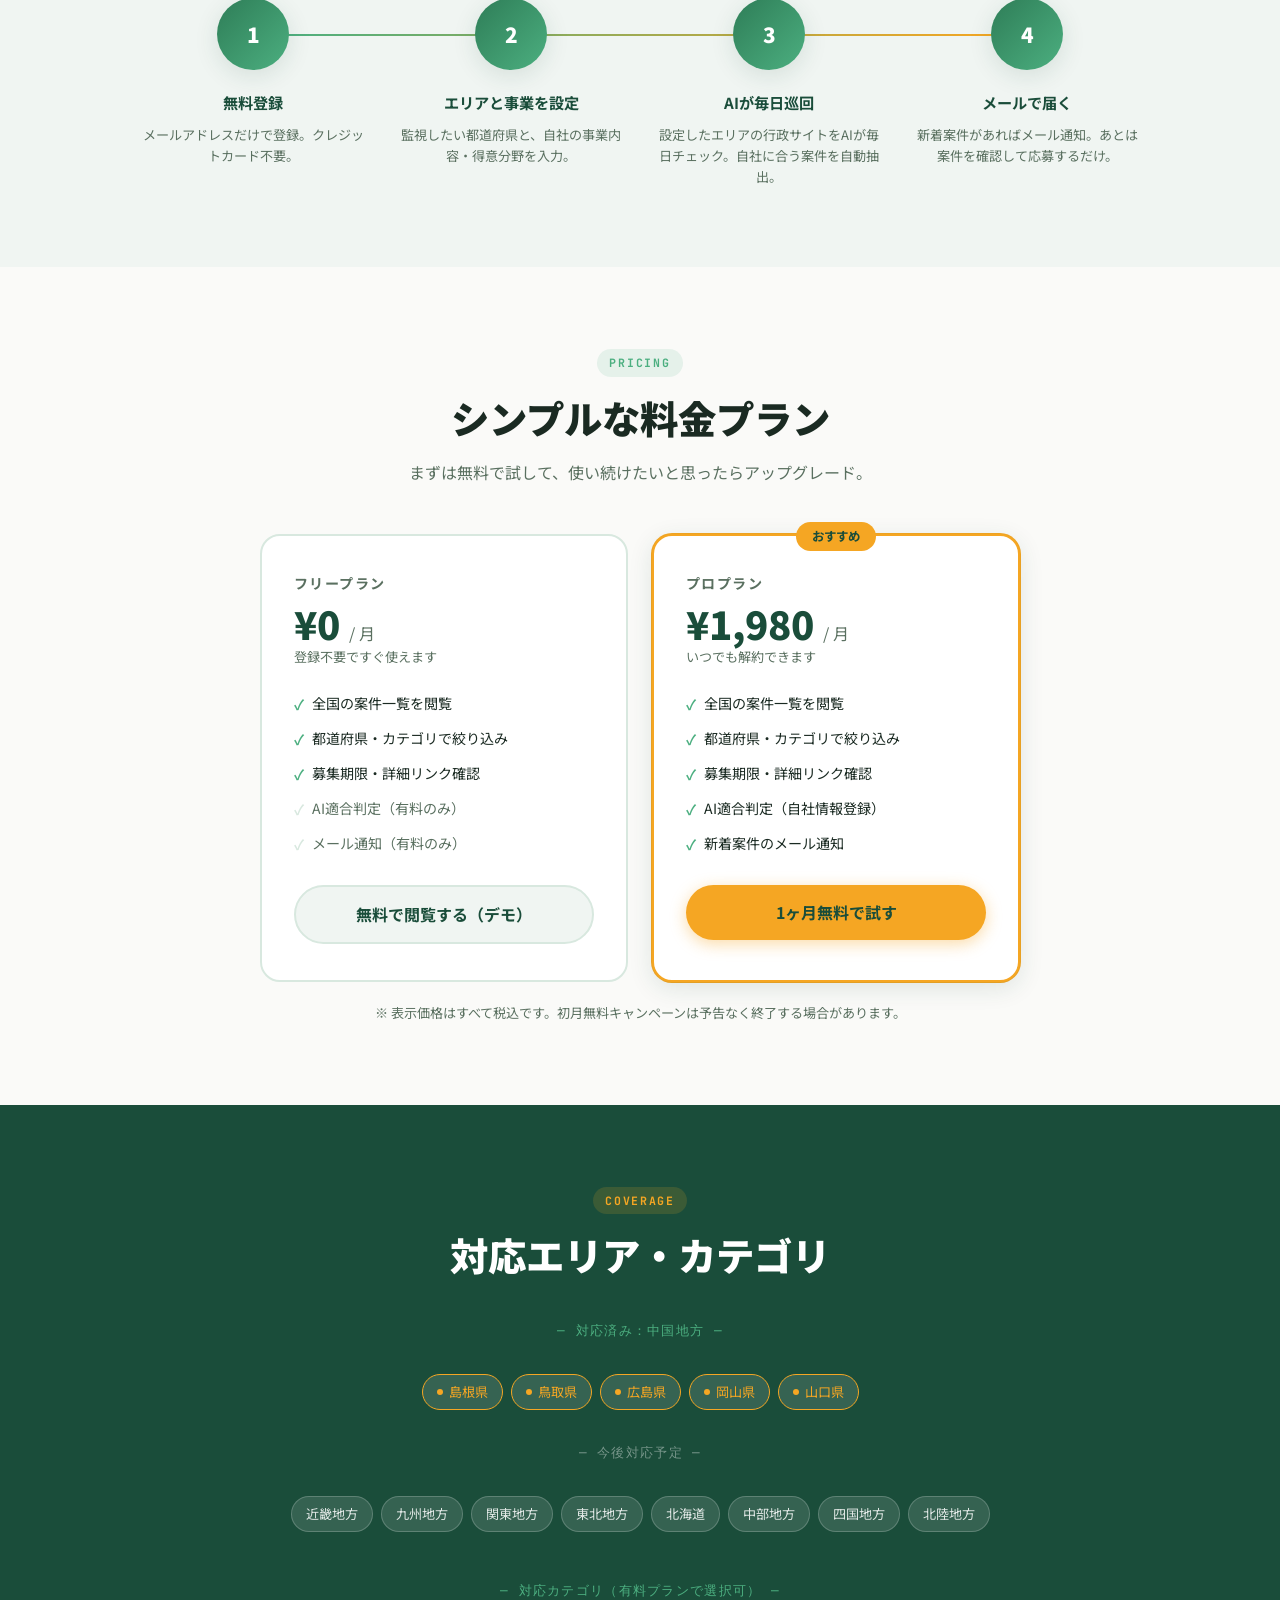
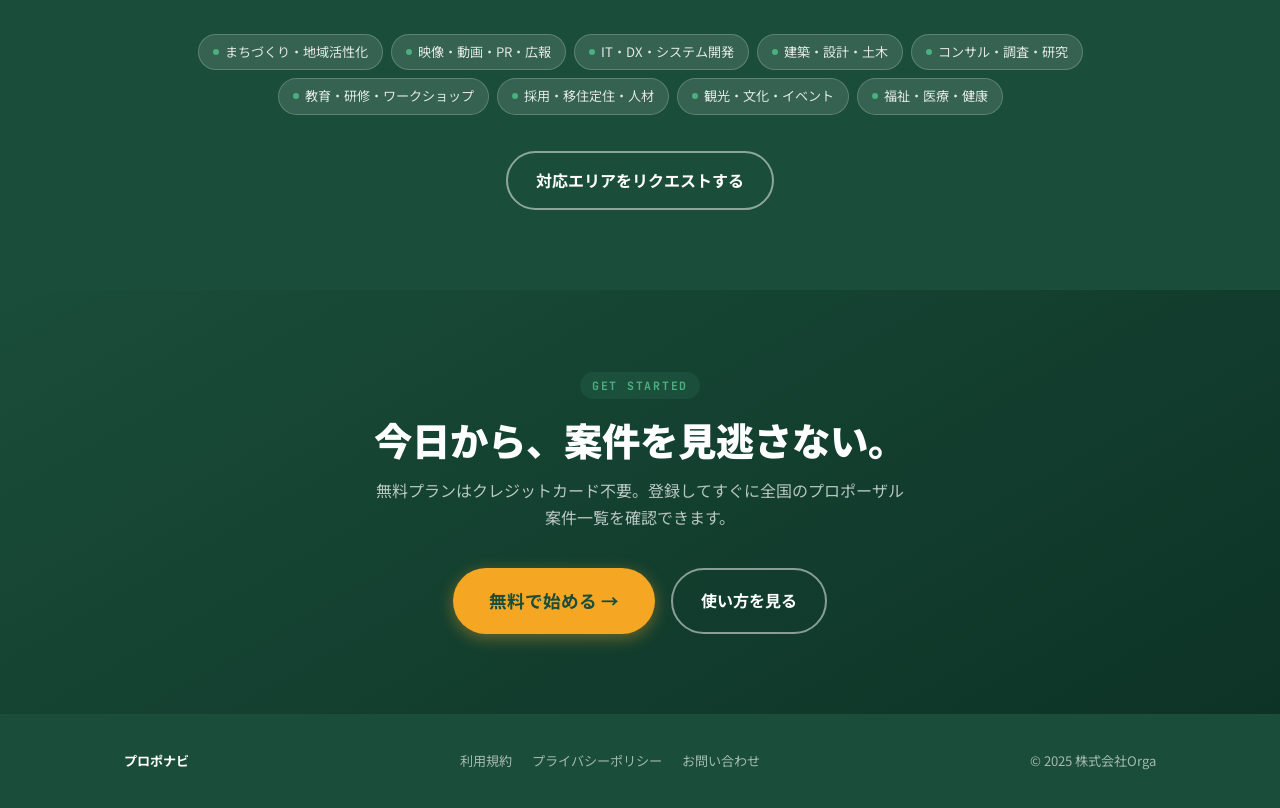
==== commit 339c149e: "feat: サービス名をプロポナビに変更 + URL修正で171件→385件に増加 - index.html / demo.html: 案件アンテナ→プロポナビ、自治体→行政・公的機関 - sites" ====
--- a/index.html
+++ b/index.html
@@ -3,8 +3,8 @@
 <head>
   <meta charset="UTF-8">
   <meta name="viewport" content="width=device-width, initial-scale=1.0">
-  <title>案件アンテナ｜全国の自治体プロポーザルをAIが毎日監視・通知</title>
-  <meta name="description" content="全国の自治体・公的機関が公募するプロポーザル案件をAIが毎日自動収集。自社の事業内容と照合して、応募すべき案件だけをメールでお届け。受託ビジネスをしている方に。">
+  <title>プロポナビ｜中国地方の公的機関プロポーザルをAIが毎日監視・通知</title>
+  <meta name="description" content="中国地方の行政・公的機関が公募するプロポーザル案件をAIが毎日自動収集。自社の事業内容と照合して、応募すべき案件だけをメールでお届け。受託ビジネスをしている方に。">
   <link rel="preconnect" href="https://fonts.googleapis.com">
   <link rel="preconnect" href="https://fonts.gstatic.com" crossorigin>
   <link href="https://fonts.googleapis.com/css2?family=JetBrains+Mono:wght@400;700&family=Noto+Sans+JP:wght@400;500;700;900&display=swap" rel="stylesheet">
@@ -17,7 +17,7 @@
     <div class="container">
       <a href="#" class="logo">
         <div class="logo-icon">📡</div>
-        案件アンテナ
+        プロポナビ
       </a>
       <a href="#pricing" class="btn btn-primary header-cta">無料で始める</a>
     </div>
@@ -30,11 +30,11 @@
         <span>🤖</span> AI が毎日自動監視
       </div>
       <h1 class="hero-title">
-        自治体からの仕事を、<br>
+        公的機関からの仕事を、<br>
         <em>見逃さない。</em>
       </h1>
       <p class="hero-desc">
-        全国の自治体・公的機関が公募するプロポーザル案件をAIが毎日自動収集。<br>
+        中国地方の行政・公的機関が公募するプロポーザル案件をAIが毎日自動収集。<br>
         自社の事業内容と照合して、応募すべき案件だけをメールでお届けします。
       </p>
       <div class="hero-actions">
@@ -66,18 +66,18 @@
       <div class="text-center fade-in">
         <span class="section-label">FOR WHO</span>
         <h2 class="section-title">こんな方に使ってほしい</h2>
-        <p class="section-sub">自治体・公的機関からの受託仕事を探しているすべての方へ。</p>
+        <p class="section-sub">行政・公的機関からの受託仕事を探しているすべての方へ。</p>
       </div>
       <div class="problem-grid" style="margin-top:48px;">
         <div class="problem-card fade-in">
           <div class="problem-icon">🎬</div>
           <h3>映像・クリエイティブ</h3>
-          <p>自治体のPR動画・観光映像・採用動画など、映像制作やデザインの受託案件を探している方。</p>
+          <p>行政・公的機関のPR動画・観光映像・採用動画など、映像制作やデザインの受託案件を探している方。</p>
         </div>
         <div class="problem-card fade-in">
           <div class="problem-icon">💻</div>
           <h3>IT・システム・コンサル</h3>
-          <p>DX支援・システム開発・業務改善コンサルなど、自治体からの委託事業を受けたい方。</p>
+          <p>DX支援・システム開発・業務改善コンサルなど、行政・公的機関からの委託事業を受けたい方。</p>
         </div>
         <div class="problem-card fade-in">
           <div class="problem-icon">🏢</div>
@@ -94,7 +94,7 @@
       <div class="text-center fade-in">
         <span class="section-label">PROBLEM</span>
         <h2 class="section-title">プロポーザル収集の<br>3つの壁</h2>
-        <p class="section-sub">自治体案件を自分で探すのは、思った以上に非効率です。</p>
+        <p class="section-sub">公的機関の案件を自分で探すのは、思った以上に非効率です。</p>
       </div>
 
       <div class="problem-grid">
@@ -106,7 +106,7 @@
         <div class="problem-card fade-in">
           <div class="problem-icon">⏰</div>
           <h3>毎日チェックする時間がない</h3>
-          <p>本業で忙しい中、複数の自治体サイトを毎日巡回するのは現実的ではない。気づいたら締め切りが過ぎている。</p>
+          <p>本業で忙しい中、複数の行政サイトを毎日巡回するのは現実的ではない。気づいたら締め切りが過ぎている。</p>
         </div>
         <div class="problem-card fade-in">
           <div class="problem-icon">🔍</div>
@@ -122,7 +122,7 @@
     <div class="container">
       <div class="text-center fade-in">
         <span class="section-label">FEATURES</span>
-        <h2 class="section-title">案件アンテナでできること</h2>
+        <h2 class="section-title">プロポナビでできること</h2>
         <p class="section-sub">無料プランで情報を見える化。有料プランでAI通知が届きます。</p>
       </div>
 
@@ -190,7 +190,7 @@
         <div class="step fade-in">
           <div class="step-num">3</div>
           <h3>AIが毎日巡回</h3>
-          <p>設定したエリアの自治体サイトをAIが毎日チェック。自社に合う案件を自動抽出。</p>
+          <p>設定したエリアの行政サイトをAIが毎日チェック。自社に合う案件を自動抽出。</p>
         </div>
         <div class="step fade-in">
           <div class="step-num">4</div>
@@ -321,7 +321,7 @@
   <!-- ===== FOOTER ===== -->
   <footer class="site-footer">
     <div class="container">
-      <span class="footer-logo">案件アンテナ</span>
+      <span class="footer-logo">プロポナビ</span>
       <div class="footer-links">
         <a href="#">利用規約</a>
         <a href="#">プライバシーポリシー</a>
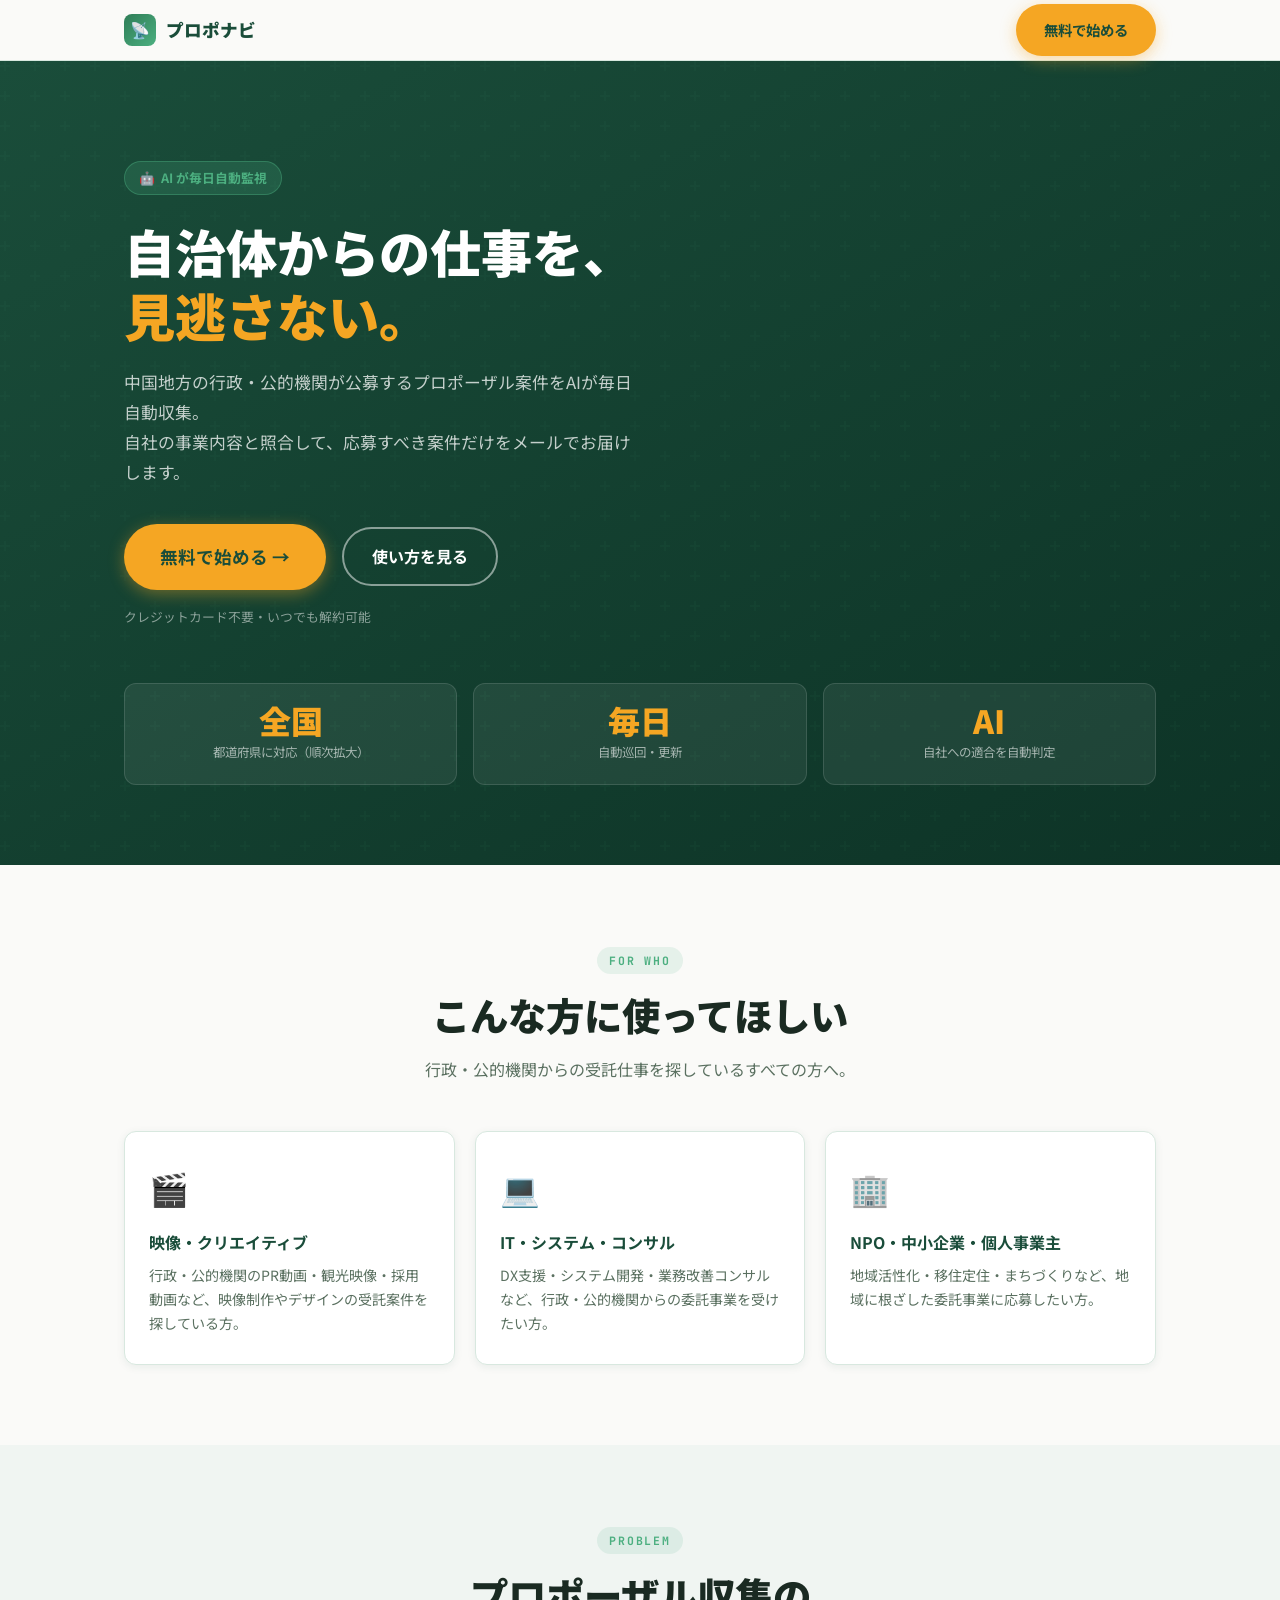
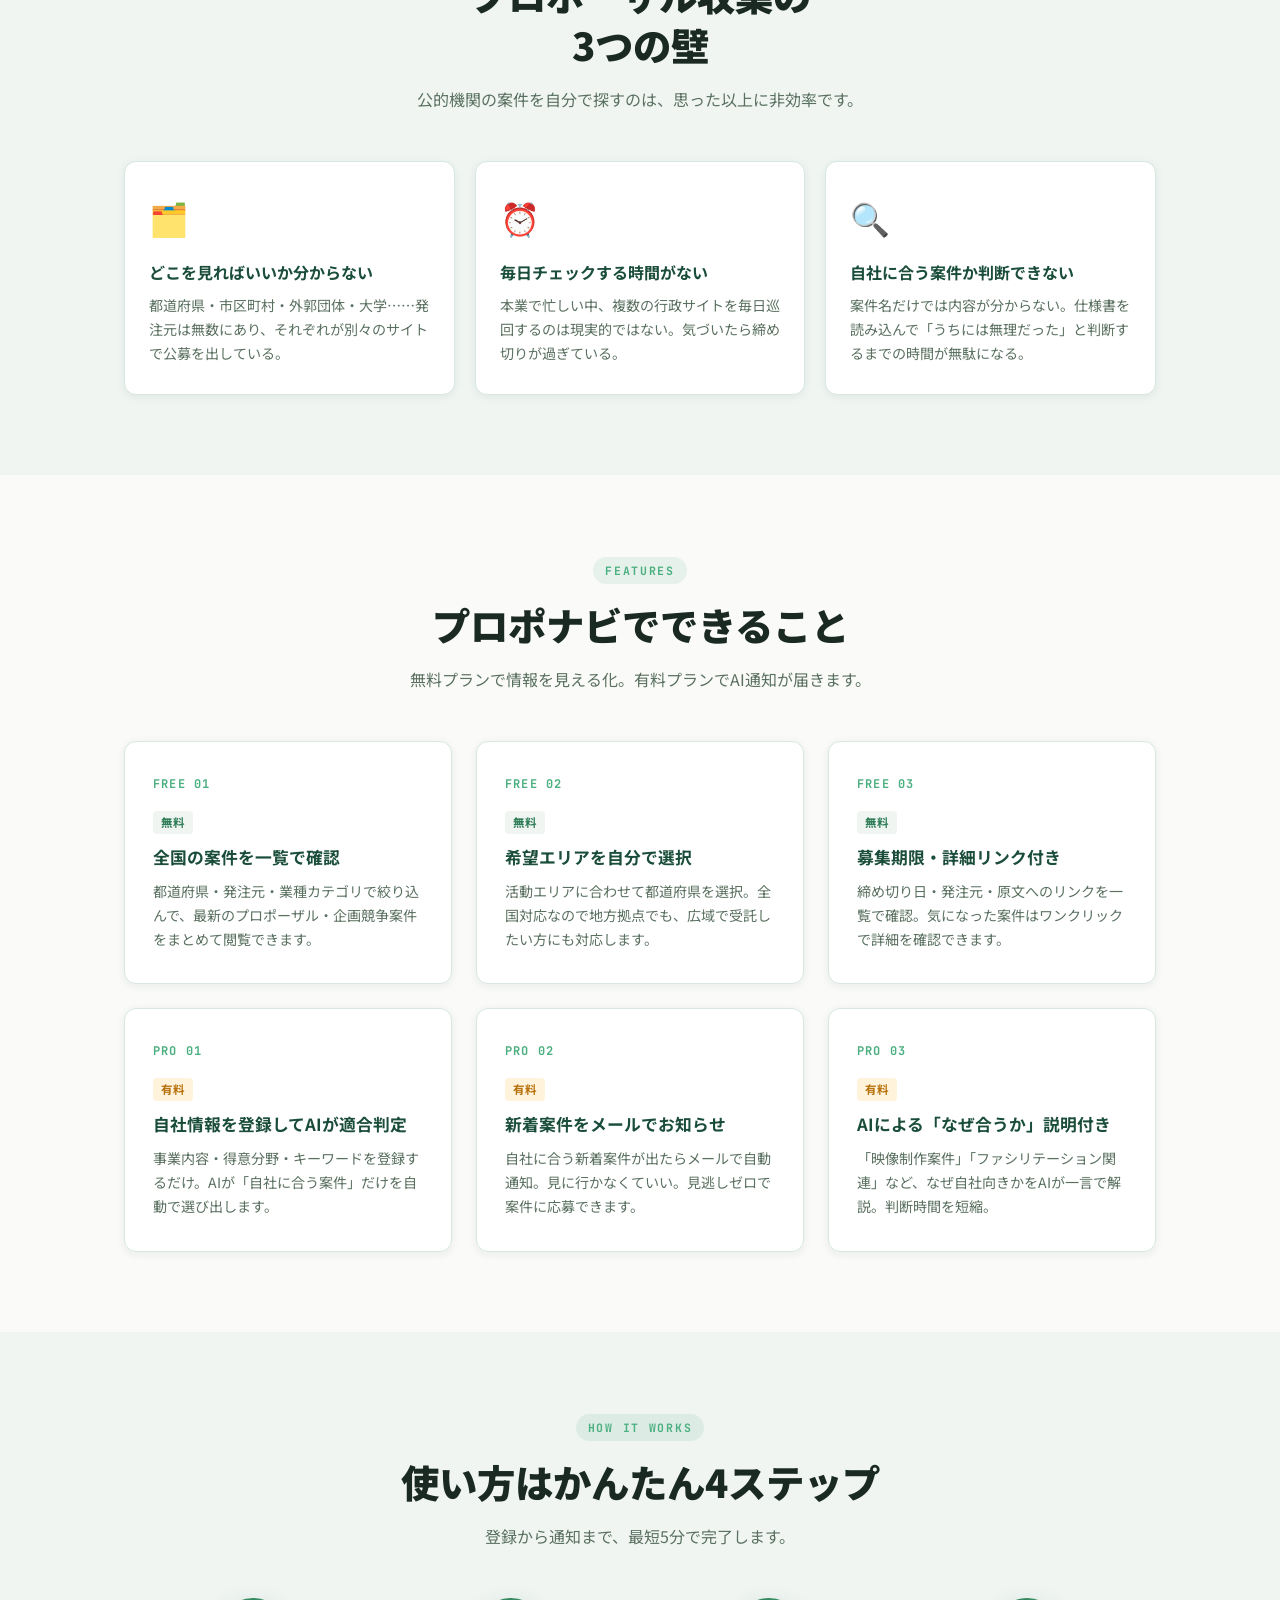
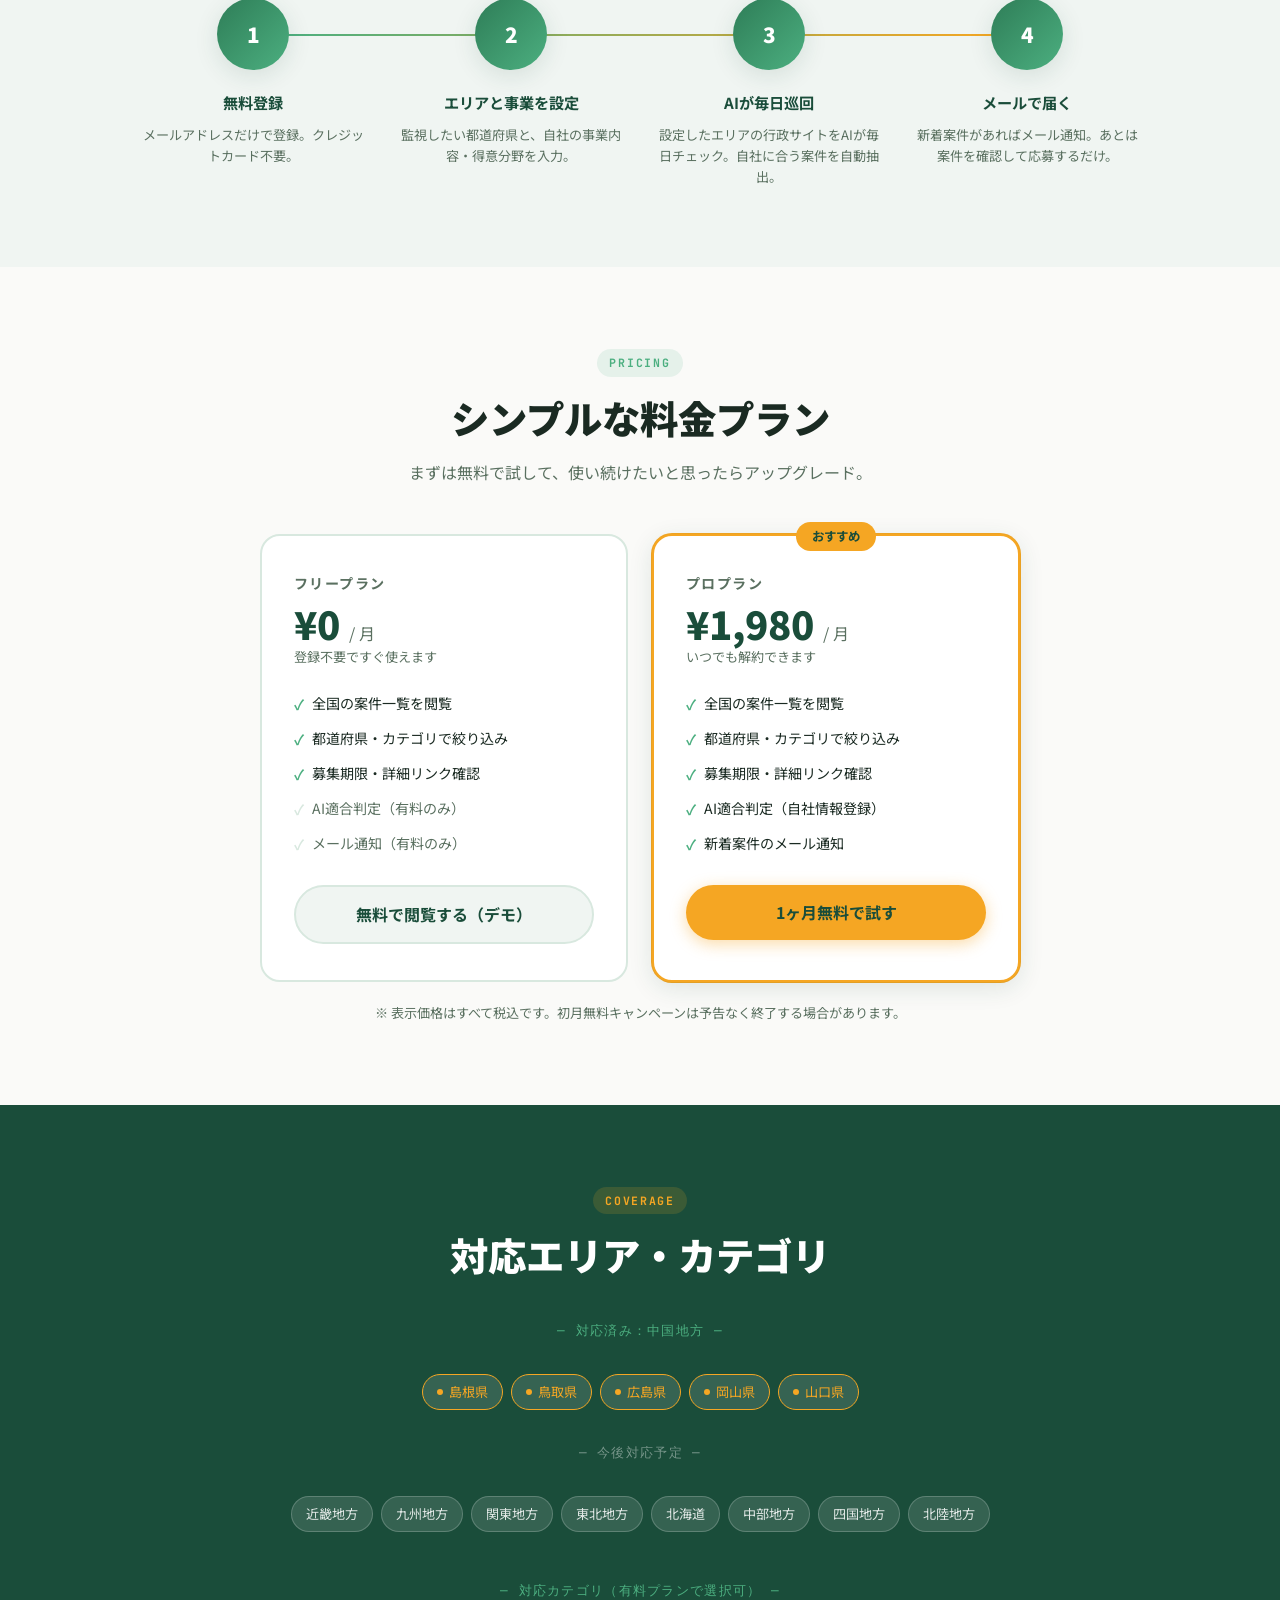
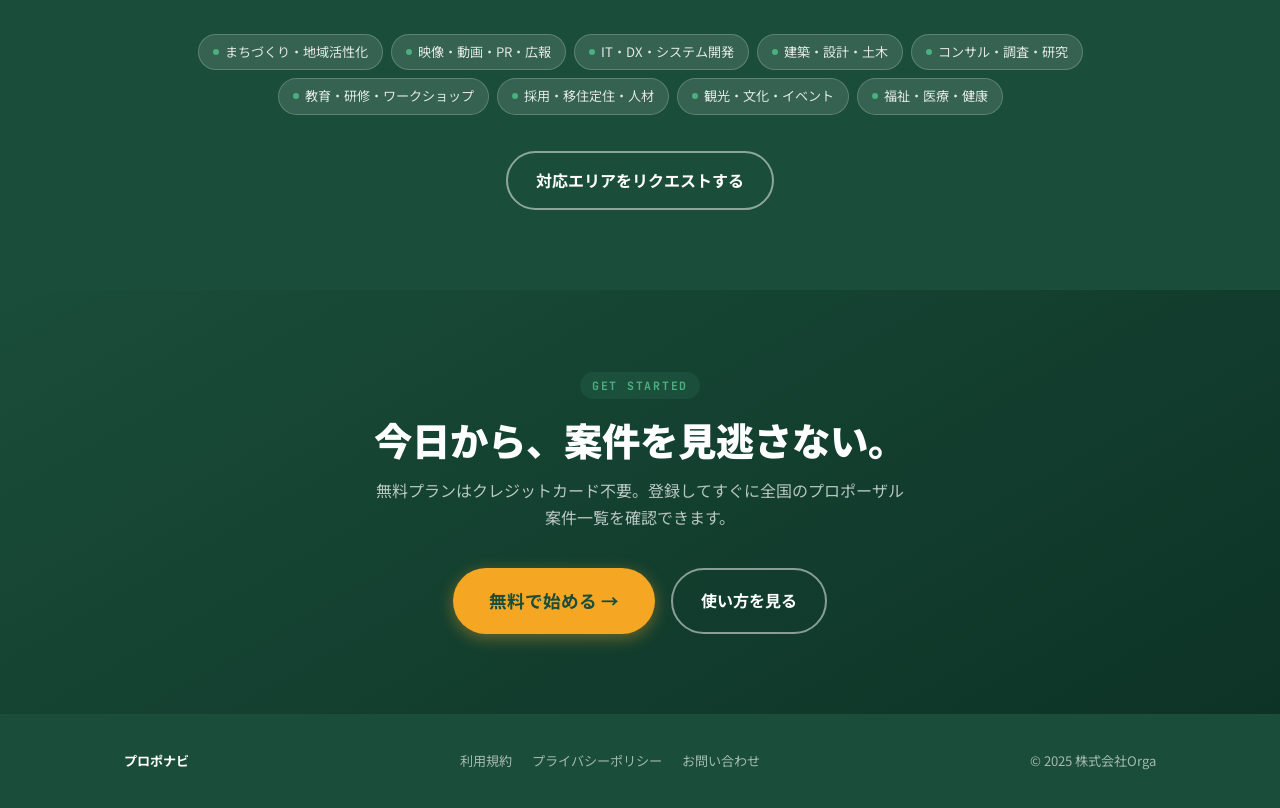
==== commit d8d0ec5c: "fix: FVのヒーローコピーを「自治体からの仕事を、」に戻す Co-Authored-By: Claude Sonnet 4.6 <noreply@anthropic.com>" ====
--- a/index.html
+++ b/index.html
@@ -30,7 +30,7 @@
         <span>🤖</span> AI が毎日自動監視
       </div>
       <h1 class="hero-title">
-        公的機関からの仕事を、<br>
+        自治体からの仕事を、<br>
         <em>見逃さない。</em>
       </h1>
       <p class="hero-desc">
